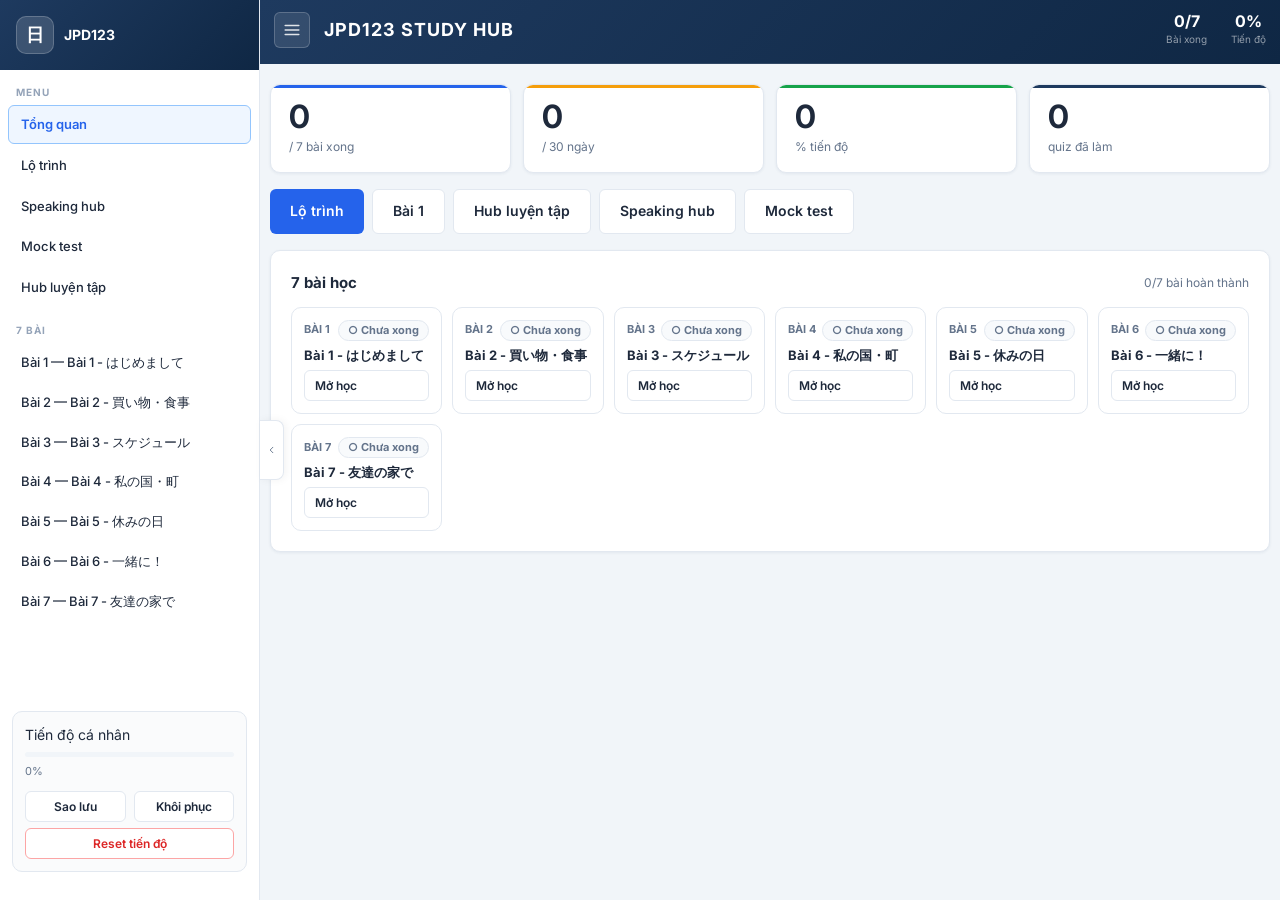
==== index.html @ 541cde3d "feat(state): quản lý và lưu trạng thái hoàn thành/chưa hoàn thành ngay trên frontend (localStorage +" ====
<!DOCTYPE html>
<html lang="vi">
<head>
  <meta charset="UTF-8" />
  <meta name="viewport" content="width=device-width, initial-scale=1.0, viewport-fit=cover" />
  <meta name="theme-color" content="#0f2744" />
  <meta name="apple-mobile-web-app-capable" content="yes" />
  <meta name="apple-mobile-web-app-status-bar-style" content="black-translucent" />
  <title>JPD123 - 30 ngày 8+ toàn môn &amp; 8.5+ speaking</title>
  <meta name="description" content="Web học tiếng Nhật JPD123 - 7 bài học theo lộ trình 30 ngày, mục tiêu 8+ toàn môn và 8.5+ speaking. Có quiz vocab, grammar, kanji và mock test tổng hợp." />

  <!-- Styles -->
  <link rel="stylesheet" href="assets/css/style.css" />
</head>
<body>

  <!-- Toast container -->
  <div id="toastContainer"></div>

  <div class="app">
    <!-- ===== SIDEBAR ===== -->
    <aside class="sidebar">
      <div class="sidebar-brand">
        <div class="brand-logo">
          <div class="brand-badge">日</div>
          <div>
            <div class="brand-name">JPD123</div>
          </div>
        </div>
        <button class="sidebar-mobile-close" id="sidebarMobileClose" aria-label="Đóng menu" title="Đóng menu">
          <svg width="20" height="20" viewBox="0 0 24 24" fill="none" stroke="currentColor" stroke-width="2.2" stroke-linecap="round">
            <line x1="18" y1="6" x2="6" y2="18"></line>
            <line x1="6" y1="6" x2="18" y2="18"></line>
          </svg>
        </button>
      </div>

      <div class="section-title">Menu</div>
      <button class="nav-btn" data-view="home">Tổng quan</button>
      <button class="nav-btn" data-view="roadmap">Lộ trình</button>
      <button class="nav-btn" data-view="speaking">Speaking hub</button>
      <button class="nav-btn" data-view="exam">Mock test</button>
      <button class="nav-btn" data-view="practice">Hub luyện tập</button>

      <div class="section-title">7 bài</div>
      <div id="lessonNav"></div>

      <div class="progress-box" style="margin-top:auto">
        <div class="hint-text" style="margin-bottom:6px">Tiến độ cá nhân</div>
        <div class="progress-bar"><div id="progressFill"></div></div>
        <div id="progressText" class="hint-text" style="margin-top:6px">0%</div>
        <div class="btn-row" style="margin-top:10px">
          <button class="btn btn-secondary btn-sm" id="exportProgressBtn" style="flex:1;justify-content:center" title="Tải xuống file sao lưu tiến độ (.json)">Sao lưu</button>
          <button class="btn btn-secondary btn-sm" id="importProgressBtn" style="flex:1;justify-content:center" title="Khôi phục tiến độ từ file .json">Khôi phục</button>
        </div>
        <input type="file" id="importFileInput" accept=".json,application/json" style="display:none" />
        <div class="btn-row" style="margin-top:6px">
          <button class="btn btn-danger btn-sm" id="resetProgressBtn" style="width:100%;justify-content:center">Reset tiến độ</button>
        </div>
      </div>
    </aside>

    <!-- Sidebar backdrop for mobile -->
    <div class="sidebar-backdrop" id="sidebarBackdrop"></div>

    <!-- ===== MAIN ===== -->
    <div class="main-wrapper" style="position: relative;">
      
      <!-- Edge toggle button -->
      <button class="sidebar-edge-toggle" id="sidebarEdgeToggle" title="Ẩn/hiện menu">
        <svg viewBox="0 0 24 24" fill="none" stroke="currentColor" stroke-width="2" stroke-linecap="round">
          <polyline points="15 18 9 12 15 6"></polyline>
        </svg>
      </button>

      <!-- Site header -->
      <header class="site-header">
        <div class="header-inner">
          <div class="header-left">
            <button class="sidebar-toggle" id="sidebarToggle" title="Ẩn/hiện menu">
              <svg width="18" height="18" viewBox="0 0 24 24" fill="none" stroke="currentColor" stroke-width="2.2" stroke-linecap="round">
                <line x1="3" y1="6" x2="21" y2="6"/>
                <line x1="3" y1="12" x2="21" y2="12"/>
                <line x1="3" y1="18" x2="21" y2="18"/>
              </svg>
            </button>
            <div>
              <h1 class="header-title">JPD123 Study Hub</h1>
            </div>
          </div>
          <div class="header-stats">
            <div class="hdr-stat">
              <div class="hdr-stat-num" id="hdr-lesson-done">0/7</div>
              <div class="hdr-stat-label">Bài xong</div>
            </div>
            <div class="hdr-stat">
              <div class="hdr-stat-num" id="hdr-percent">0%</div>
              <div class="hdr-stat-label">Tiến độ</div>
            </div>
          </div>
        </div>
      </header>

      <!-- Dynamic content -->
      <main id="main"></main>
    </div>
  </div>

  <!-- Floating Back to Top Button -->
  <button class="back-to-top-btn" id="backToTopBtn" aria-label="Lên đầu trang" title="Lên đầu trang">
    <svg width="20" height="20" viewBox="0 0 24 24" fill="none" stroke="currentColor" stroke-width="2.5" stroke-linecap="round" stroke-linejoin="round">
      <polyline points="18 15 12 9 6 15"></polyline>
    </svg>
  </button>

  <!-- ===== Scripts (load order matters: data → state → quiz → audio → views → practice → main) ===== -->
  <script src="assets/js/data.js"></script>
  <script src="assets/js/state.js"></script>
  <script src="assets/js/quiz.js"></script>
  <script src="assets/js/audio.js"></script>
  <script src="assets/js/views.js"></script>
  <script src="assets/js/practice.js"></script>
  <script src="assets/js/flashcard.js"></script>
  <script src="assets/js/main.js"></script>

</body>
</html>
---- assets/css/style.css ----
/* ============================================================
   style.css — JPD123 Enterprise Navy UI (theo UI_TEMPLATE.md)
   ============================================================ */

@import url('https://fonts.googleapis.com/css2?family=Inter:wght@400;500;600;700;800&display=swap');

/* ---------- Variables ---------- */
:root {
  --bg:           #f1f5f9;
  --panel:        #ffffff;
  --header-from:  #1e3a5f;
  --header-to:    #0f2744;
  --accent:       #2563eb;
  --accent-hover: #1d4ed8;
  --text:         #1e293b;
  --muted:        #64748b;
  --muted-light:  #94a3b8;
  --text-on-dark: #f1f5f9;
  --line:         #e2e8f0;
  --line-hover:   #cbd5e1;
  --success:      #16a34a;
  --warning:      #d97706;
  --danger:       #dc2626;
  --shadow-sm:    0 1px 3px rgba(30,58,95,0.07);
  --shadow-md:    0 4px 16px rgba(30,58,95,0.09);
  --shadow-lg:    0 12px 40px rgba(30,58,95,0.13);
  --shadow-hover: 0 6px 24px rgba(30,58,95,0.12);
  --shadow-btn:   0 3px 10px rgba(37,99,235,0.22);
  --shadow-input: 0 0 0 3px rgba(37,99,235,0.18);
  --radius-sm:    6px;
  --radius-md:    10px;
  --radius-lg:    14px;
  --t-fast:    0.15s ease;
  --t-normal:  0.25s ease;
  --t-smooth:  0.4s cubic-bezier(0.16,1,0.3,1);
}

/* ---------- Reset ---------- */
*, *::before, *::after { box-sizing: border-box; }
html, body {
  margin: 0; padding: 0;
  background: var(--bg);
  color: var(--text);
  font-family: 'Inter', -apple-system, BlinkMacSystemFont, 'Segoe UI', sans-serif;
  font-size: 14px;
  line-height: 1.6;
  -webkit-font-smoothing: antialiased;
  -webkit-tap-highlight-color: transparent;
  overflow-x: hidden;
  max-width: 100%;
}
body.menu-open,
body.modal-open {
  overflow: hidden !important;
  touch-action: none;
}
button, input, select, textarea { font: inherit; }
.jp { font-family: "Yu Gothic", "Hiragino Sans", "Noto Sans JP", "MS Gothic", sans-serif; }

/* ---------- App Layout ---------- */
.app {
  display: grid;
  grid-template-columns: 260px 1fr;
  min-height: 100vh;
  transition: grid-template-columns 0.3s cubic-bezier(0.16,1,0.3,1);
}

.app.sidebar-collapsed {
  grid-template-columns: 0 1fr;
}

/* ===== SIDEBAR ===== */
.sidebar {
  background: var(--panel);
  border-right: 1px solid var(--line);
  position: sticky;
  top: 0;
  height: 100vh;
  overflow-y: auto;
  overflow-x: hidden;
  display: flex;
  flex-direction: column;
  gap: 0;
  transition: transform 0.3s cubic-bezier(0.16,1,0.3,1),
              opacity 0.2s ease,
              visibility 0.3s;
}

.app.sidebar-collapsed .sidebar {
  transform: translateX(-100%);
  opacity: 0;
  visibility: hidden;
  pointer-events: none;
}

.sidebar-brand {
  background: linear-gradient(135deg, var(--header-from), var(--header-to));
  padding: 16px 16px;
  flex-shrink: 0;
  display: flex;
  align-items: center;
  justify-content: space-between;
  gap: 8px;
}

.sidebar-mobile-close {
  display: none;
  background: rgba(255,255,255,0.15);
  border: 1px solid rgba(255,255,255,0.25);
  color: #fff;
  width: 32px;
  height: 32px;
  border-radius: var(--radius-sm);
  cursor: pointer;
  align-items: center;
  justify-content: center;
  padding: 0;
  transition: var(--t-fast);
}

.sidebar-mobile-close:hover {
  background: rgba(255,255,255,0.25);
}

.sidebar-backdrop {
  display: none;
}

.brand-logo { display: flex; align-items: center; gap: 10px; }

.brand-badge {
  width: 38px; height: 38px;
  border-radius: 10px;
  background: rgba(255,255,255,0.15);
  border: 1px solid rgba(255,255,255,0.2);
  display: grid; place-items: center;
  color: #fff; font-weight: 900; font-size: 18px;
}

.brand-name { font-size: 14px; font-weight: 700; color: #fff; line-height: 1.2; }
.brand-sub  { font-size: 11px; color: rgba(255,255,255,0.6); margin-top: 1px; }

.section-title {
  padding: 14px 16px 4px;
  font-size: 10px;
  letter-spacing: 0.1em;
  text-transform: uppercase;
  color: var(--muted-light);
  font-weight: 700;
}

.nav-btn {
  width: calc(100% - 16px);
  margin: 1px 8px;
  background: transparent;
  color: var(--text);
  border: 1px solid transparent;
  border-radius: var(--radius-sm);
  padding: 8px 12px;
  text-align: left;
  cursor: pointer;
  transition: var(--t-fast);
  font-size: 13px;
  font-weight: 500;
  display: flex;
  align-items: center;
  justify-content: space-between;
  gap: 6px;
}

.nav-btn-text {
  flex: 1;
  min-width: 0;
  text-align: left;
  overflow: hidden;
  text-overflow: ellipsis;
  white-space: nowrap;
}

.nav-btn:hover  { background: #eff6ff; border-color: #bfdbfe; color: var(--accent); }
.nav-btn.active { background: #eff6ff; border-color: #93c5fd; color: var(--accent); font-weight: 600; }
.nav-sub { font-size: 11px; color: var(--muted-light); margin-top: 1px; font-weight: 400; }
.nav-btn.active .nav-sub { color: #60a5fa; }

/* Progress in sidebar */
.progress-box {
  margin: 12px;
  padding: 12px;
  border-radius: var(--radius-md);
  border: 1px solid var(--line);
  background: #fafbfc;
  flex-shrink: 0;
}

.progress-bar {
  height: 5px; border-radius: 999px;
  background: #f1f5f9; overflow: hidden; margin: 5px 0;
}

.progress-bar > div {
  height: 100%;
  background: linear-gradient(90deg, var(--accent), #3b82f6);
  width: 0%;
  transition: width var(--t-smooth);
  border-radius: 999px;
}

#progressText { font-size: 11px; color: var(--muted); }

/* ===== MAIN WRAPPER ===== */
.main-wrapper { display: flex; flex-direction: column; min-height: 100vh; overflow-x: hidden; max-width: 100%; width: 100%; }

.sidebar-edge-toggle {
  position: fixed;
  top: 50vh;
  left: 260px;
  transform: translateY(-50%);
  width: 24px;
  height: 60px;
  background: var(--panel);
  border: 1px solid var(--line);
  border-left: none;
  border-radius: 0 8px 8px 0;
  display: flex;
  align-items: center;
  justify-content: center;
  cursor: pointer;
  z-index: 1000;
  box-shadow: 2px 0 8px rgba(0,0,0,0.05);
  color: var(--muted);
  transition: background 0.2s, color 0.2s, left 0.3s cubic-bezier(0.16,1,0.3,1);
}

.sidebar-edge-toggle:hover {
  background: #f0f7ff;
  color: var(--accent);
}

.sidebar-edge-toggle svg {
  width: 16px;
  height: 16px;
  transition: transform 0.3s cubic-bezier(0.16,1,0.3,1);
}

.app.sidebar-collapsed .sidebar-edge-toggle {
  left: 0;
}

.app.sidebar-collapsed .sidebar-edge-toggle svg {
  transform: rotate(180deg);
}

@media (max-width: 1024px) {
  .sidebar-edge-toggle { display: none !important; }
}

/* Site header */
.site-header {
  background: linear-gradient(135deg, var(--header-from), var(--header-to));
  padding: 16px 24px;
  color: var(--text-on-dark);
  position: relative;
  flex-shrink: 0;
}

.site-header::after {
  content: '';
  position: absolute;
  bottom: 0; left: 0; right: 0; height: 1px;
  background: linear-gradient(90deg, transparent, rgba(255,255,255,0.12), transparent);
}

.header-inner {
  max-width: 1200px; margin: 0 auto;
  display: flex; align-items: center;
  justify-content: space-between; gap: 16px; flex-wrap: wrap;
}

.header-left {
  display: flex;
  align-items: center;
  gap: 14px;
}

/* Hamburger toggle button */
.sidebar-toggle {
  width: 36px; height: 36px;
  border-radius: var(--radius-sm);
  border: 1px solid rgba(255,255,255,0.2);
  background: rgba(255,255,255,0.1);
  color: rgba(255,255,255,0.85);
  display: grid; place-items: center;
  cursor: pointer;
  flex-shrink: 0;
  transition: var(--t-fast);
}

.sidebar-toggle:hover {
  background: rgba(255,255,255,0.2);
  color: #fff;
  border-color: rgba(255,255,255,0.35);
}

/* Animate the 3 lines → X when collapsed */
.app.sidebar-collapsed .sidebar-toggle svg line:first-child  { transform: translateY(6px) rotate(45deg); transform-origin: center; }
.app.sidebar-collapsed .sidebar-toggle svg line:nth-child(2) { opacity: 0; }
.app.sidebar-collapsed .sidebar-toggle svg line:last-child   { transform: translateY(-6px) rotate(-45deg); transform-origin: center; }
.sidebar-toggle svg line { transition: transform 0.25s ease, opacity 0.2s ease; }

.header-title {
  font-size: 18px; font-weight: 700;
  letter-spacing: 1px; text-transform: uppercase; color: #fff; margin: 0;
}

.header-sub { font-size: 11px; color: rgba(255,255,255,0.6); margin-top: 1px; }

.header-stats { display: flex; gap: 24px; }
.hdr-stat { text-align: center; }
.hdr-stat-num   { font-size: 16px; font-weight: 700; color: #fff; line-height: 1; }
.hdr-stat-label { font-size: 10px; color: rgba(255,255,255,0.55); margin-top: 2px; }

/* Main content */
#main {
  padding: 20px 24px;
  max-width: 1200px;
  width: 100%;
  margin: 0 auto;
  flex: 1;
}

/* ===== PAGE STRUCTURE ===== */
.page { display: flex; flex-direction: column; gap: 16px; }

.page-header {
  display: flex;
  align-items: baseline;
  justify-content: space-between;
  gap: 12px;
  flex-wrap: wrap;
  padding-bottom: 4px;
  border-bottom: 1px solid var(--line);
}

.page-header h2 { margin: 0; font-size: 20px; font-weight: 700; }

/* ===== CARDS ===== */
.card {
  background: var(--panel);
  border: 1px solid var(--line);
  border-radius: var(--radius-md);
  box-shadow: var(--shadow-sm);
  padding: 20px;
}

/* ===== STAT ROW (Home) ===== */
.stat-row {
  display: grid;
  grid-template-columns: repeat(4, 1fr);
  gap: 12px;
}

.stat-card {
  background: var(--panel);
  border: 1px solid var(--line);
  border-radius: var(--radius-md);
  padding: 16px 18px;
  box-shadow: var(--shadow-sm);
  position: relative;
  overflow: hidden;
  transition: transform var(--t-normal), box-shadow var(--t-normal);
}
.stat-card:hover { transform: translateY(-2px); box-shadow: var(--shadow-md); }

.stat-card::before {
  content: '';
  position: absolute; top: 0; left: 0; right: 0; height: 3px;
  border-radius: var(--radius-md) var(--radius-md) 0 0;
}
.stat-blue::before  { background: var(--accent); }
.stat-amber::before { background: #f59e0b; }
.stat-green::before { background: var(--success); }
.stat-navy::before  { background: var(--header-from); }

.stat-number { font-size: 32px; font-weight: 700; color: var(--text); line-height: 1; }
.stat-label  { font-size: 12px; color: var(--muted); margin-top: 4px; }

/* ===== QUICK ACTIONS ===== */
.quick-actions {
  display: flex;
  gap: 8px;
  flex-wrap: wrap;
}

/* ===== LESSON MAP ===== */
.lesson-map-grid {
  display: grid;
  grid-template-columns: repeat(auto-fill, minmax(150px, 1fr));
  gap: 10px;
  margin-top: 12px;
}

.lesson-map-card {
  border: 1px solid var(--line);
  border-radius: var(--radius-md);
  padding: 12px;
  background: var(--panel);
  display: flex;
  flex-direction: column;
  gap: 6px;
  transition: var(--t-normal);
}

.lesson-map-card:hover { transform: translateY(-2px); box-shadow: var(--shadow-md); }
.lesson-map-card.map-done { border-color: #86efac; background: #f0fdf4; }

.map-head { display: flex; align-items: center; justify-content: space-between; }
.map-num  { font-size: 11px; font-weight: 700; color: var(--muted); text-transform: uppercase; }
.map-title { font-size: 13px; font-weight: 700; line-height: 1.3; }
.map-days  { font-size: 11px; color: var(--accent); font-weight: 600; }
.map-score-bar { height: 3px; background: #e2e8f0; border-radius: 99px; overflow: hidden; }
.map-score-fill { height: 100%; background: var(--accent); border-radius: 99px; transition: width 0.6s ease; }

/* ===== LESSON HEADER ===== */
.lesson-header {
  display: flex;
  justify-content: space-between;
  align-items: flex-start;
  gap: 16px;
  flex-wrap: wrap;
  padding-bottom: 8px;
  border-bottom: 1px solid var(--line);
}

.lesson-header h2 { margin: 4px 0 6px; font-size: 20px; }
.lesson-meta { font-size: 11px; font-weight: 700; text-transform: uppercase; color: var(--accent); letter-spacing: 0.5px; }
.lesson-header-right { flex-shrink: 0; padding-top: 4px; }

/* ===== SECTION HEAD ===== */
.section-head {
  display: flex;
  justify-content: space-between;
  align-items: center;
  gap: 12px;
  flex-wrap: wrap;
  margin-bottom: 12px;
}
.section-head h3 { margin: 0; font-size: 15px; font-weight: 700; display: flex; align-items: center; gap: 8px; }

/* Count badge */
.count-badge {
  display: inline-flex; align-items: center; justify-content: center;
  min-width: 22px; height: 18px;
  background: #f1f5f9; border: 1px solid var(--line);
  border-radius: 99px; font-size: 11px; font-weight: 600; color: var(--muted);
  padding: 0 6px;
}

/* ===== GRAMMAR ===== */
.grammar-list { display: flex; flex-direction: column; gap: 8px; }

.grammar-card {
  border: 1px solid var(--line);
  background: #fafbfc;
  border-radius: var(--radius-sm);
  padding: 12px 14px;
  display: grid;
  grid-template-columns: auto 1fr;
  grid-template-rows: auto auto;
  gap: 4px 14px;
  align-items: start;
  transition: var(--t-fast);
}

.grammar-card:hover { border-color: #bfdbfe; background: #f8fbff; }

.grammar-pattern { grid-row: 1; grid-column: 1; }
.grammar-use     { grid-row: 1; grid-column: 2; font-size: 13px; color: var(--muted); align-self: center; }
.grammar-example { grid-row: 2; grid-column: 1 / -1; font-size: 13px; color: var(--text); padding-top: 2px; border-top: 1px solid var(--line); margin-top: 6px; }

.grammar-card code {
  background: #eff6ff;
  border: 1px solid #bfdbfe;
  border-radius: 4px;
  padding: 2px 8px;
  color: var(--accent);
  font-size: 13px;
  font-family: inherit;
  white-space: nowrap;
}

/* ===== KATAKANA ===== */
.kata-grid {
  display: grid;
  grid-template-columns: repeat(2, 1fr);
  gap: 8px;
}

.kata-item {
  border: 1px solid var(--line);
  border-radius: var(--radius-sm);
  padding: 10px 12px;
  background: #fafbfc;
}

.kata-word { font-size: 22px; font-weight: 800; letter-spacing: 1px; }
.kata-note { font-size: 11px; color: var(--muted); margin-top: 2px; }

/* ===== KANJI ===== */
.k-grid {
  display: grid;
  grid-template-columns: repeat(auto-fill, minmax(140px, 1fr));
  gap: 8px;
}

.kanji-item {
  border: 1px solid var(--line);
  border-radius: var(--radius-sm);
  padding: 10px 12px;
  background: #fafbfc;
  transition: var(--t-fast);
}

.kanji-item:hover { border-color: #bfdbfe; transform: translateY(-1px); }
.kanji-word    { font-size: 24px; font-weight: 800; margin-bottom: 2px; }
.kanji-reading { font-size: 11px; color: var(--muted); }
.kanji-meaning { font-size: 12px; color: var(--text); margin-top: 2px; }

/* ===== SPEAKING ===== */
.speaking-list { display: flex; flex-direction: column; gap: 8px; }

.speaking-item {
  display: grid;
  grid-template-columns: 28px 1fr;
  grid-template-rows: auto auto;
  gap: 2px 10px;
  padding: 10px 12px;
  border: 1px solid var(--line);
  border-radius: var(--radius-sm);
  background: #fafbfc;
  transition: var(--t-fast);
}

.speaking-item:hover { border-color: #bfdbfe; }

.speaking-label {
  grid-row: 1 / 3; grid-column: 1;
  font-size: 11px; font-weight: 700;
  color: var(--muted-light); text-transform: uppercase;
  align-self: center; text-align: center;
  width: 28px;
}

.speaking-q { font-size: 16px; font-weight: 700; color: var(--text); }
.speaking-a { font-size: 13px; color: var(--muted); }

/* Speaking checklist */
.speaking-checklist {
  display: flex; align-items: center; gap: 6px; flex-wrap: wrap;
}
.check-item { font-size: 12px; font-weight: 600; color: var(--accent); padding: 3px 8px; background: #eff6ff; border-radius: 99px; }
.check-sep  { font-size: 11px; color: var(--muted-light); }

/* Reading */
.reading {
  padding: 14px 16px;
  border-radius: var(--radius-sm);
  background: #f8fafc;
  border: 1px solid var(--line);
  font-size: 16px; line-height: 2; color: var(--text);
}

.reading-item { margin-bottom: 14px; }
.reading-item:last-child { margin-bottom: 0; }
.reading-label { font-size: 11px; font-weight: 700; color: var(--muted); text-transform: uppercase; margin-bottom: 4px; }

/* Tips */
.tips-list { display: flex; flex-direction: column; gap: 6px; }
.tip-item {
  padding: 8px 12px;
  border-left: 3px solid var(--accent);
  background: #f8faff;
  border-radius: 0 var(--radius-sm) var(--radius-sm) 0;
  font-size: 13px;
}

/* ===== TABLES ===== */
.table-responsive {
  width: 100%;
  overflow-x: auto;
  -webkit-overflow-scrolling: touch;
  border: 1px solid var(--line);
  border-radius: var(--radius-sm);
  background: var(--panel);
  margin-bottom: 12px;
}

table {
  width: 100%;
  border-collapse: collapse;
  border-radius: var(--radius-sm);
  border: 1px solid var(--line);
  overflow: hidden;
}

.table-responsive table {
  border: none;
  min-width: 440px;
  margin: 0;
}

th, td { padding: 9px 12px; border-bottom: 1px solid var(--line); vertical-align: top; }

th {
  background: #f8fafc;
  text-align: left;
  font-size: 11px; font-weight: 700;
  text-transform: uppercase; letter-spacing: 0.4px;
  color: var(--muted);
}

tr:last-child td { border-bottom: none; }
tr:hover td { background: #fafafe; }
.vocab-cell { display: flex; align-items: center; gap: 8px; }

/* ===== NOTE / CALLOUT ===== */
.note {
  padding: 10px 14px;
  border-left: 3px solid var(--accent);
  background: #eff6ff;
  border-radius: 0 var(--radius-sm) var(--radius-sm) 0;
  color: var(--text); font-size: 13px;
}

.callout {
  padding: 10px 14px;
  border: 1px solid #bfdbfe;
  background: #f0f7ff;
  border-radius: var(--radius-sm);
  color: var(--text); font-size: 13px;
}

/* ===== GRIDS ===== */
.grid-2 { display: grid; grid-template-columns: 1fr 1fr; gap: 16px; }

/* ===== BUTTONS ===== */
.btn {
  border: none; cursor: pointer;
  padding: 8px 16px;
  border-radius: var(--radius-sm);
  font-size: 13px; font-weight: 600;
  transition: var(--t-fast);
  white-space: nowrap;
  display: inline-flex; align-items: center; gap: 6px;
}

.btn-lg { padding: 10px 20px; font-size: 14px; }
.btn-sm { padding: 5px 10px; font-size: 12px; }
.btn-block { width: 100%; justify-content: center; margin-top: 12px; }

.btn-primary {
  background: var(--accent); color: #fff;
}
.btn-primary:hover { background: var(--accent-hover); box-shadow: var(--shadow-btn); transform: translateY(-1px); }

.btn-secondary {
  background: var(--panel); color: var(--text);
  border: 1px solid var(--line);
}
.btn-secondary:hover { border-color: var(--line-hover); box-shadow: var(--shadow-sm); transform: translateY(-1px); }

.btn-danger {
  background: var(--panel); color: var(--danger);
  border: 1px solid #fca5a5;
}
.btn-danger:hover { background: #fef2f2; transform: translateY(-1px); }

.btn-done {
  background: #f0fdf4; color: var(--success);
  border: 1px solid #86efac;
}
.btn-done:hover {
  background: #dcfce7;
  border-color: var(--success);
  transform: translateY(-1px);
}

/* Status toggle button for cards & sections */
.status-toggle-btn {
  display: inline-flex;
  align-items: center;
  gap: 4px;
  padding: 3px 9px;
  border-radius: 999px;
  font-size: 11px;
  font-weight: 700;
  cursor: pointer;
  border: 1px solid transparent;
  transition: var(--t-fast);
  line-height: 1.2;
  white-space: nowrap;
  user-select: none;
}
.status-toggle-btn.status-done {
  background: #f0fdf4;
  color: var(--success);
  border-color: #86efac;
}
.status-toggle-btn.status-done:hover {
  background: #dcfce7;
  border-color: var(--success);
  transform: translateY(-1px);
}
.status-toggle-btn.status-undone {
  background: #f8fafc;
  color: var(--muted);
  border-color: var(--line);
}
.status-toggle-btn.status-undone:hover {
  background: #eff6ff;
  color: var(--accent);
  border-color: #bfdbfe;
  transform: translateY(-1px);
}

.section-actions {
  display: flex;
  align-items: center;
  gap: 8px;
  flex-wrap: wrap;
}

.nav-check-badge {
  display: inline-flex;
  align-items: center;
  justify-content: center;
  width: 17px;
  height: 17px;
  border-radius: 50%;
  background: #dcfce7;
  color: var(--success);
  font-size: 10.5px;
  font-weight: 800;
  flex-shrink: 0;
  margin-left: 6px;
}

.btn-row { display: flex; flex-wrap: wrap; gap: 8px; align-items: center; }

/* ===== BADGES ===== */
.badge {
  display: inline-flex; align-items: center;
  padding: 2px 8px; border-radius: 100px;
  font-size: 11px; font-weight: 700;
}
.badge-done    { background: #dcfce7; color: var(--success); }
.badge-danger  { background: #fee2e2; color: var(--danger); }
.badge-neutral { background: #f3f4f6; color: #6b7280; }

/* Score labels */
.score-label { font-size: 11px; font-weight: 600; color: var(--muted-light); }
.score-good  { color: var(--success); }
.score-warn  { color: var(--warning); }
.score-bad   { color: var(--danger); }

/* Pills */
.pill-row { display: flex; flex-wrap: wrap; gap: 6px; }
.pill {
  display: inline-flex; align-items: center;
  padding: 3px 10px; border-radius: 100px;
  border: 1px solid var(--line); background: #f8fafc;
  font-size: 11px; font-weight: 600; color: var(--muted);
}

/* ===== QUIZ ===== */
.quiz-wrap { margin-top: 16px; }

.quiz-header {
  display: flex; justify-content: space-between; align-items: center;
  margin-bottom: 12px;
}

.quiz-count { font-size: 12px; color: var(--muted); font-weight: 600; }

.q-block {
  border: 1px solid var(--line);
  background: #fafbfc;
  padding: 12px 14px;
  border-radius: var(--radius-sm);
  margin-bottom: 8px;
  animation: fadeSlideUp 0.25s ease both;
}

@keyframes fadeSlideUp {
  from { opacity: 0; transform: translateY(8px); }
  to   { opacity: 1; transform: translateY(0); }
}

.q-text { margin-bottom: 8px; font-size: 13px; }

.q-group-tag {
  display: inline-block; font-size: 10px; font-weight: 700;
  text-transform: uppercase; letter-spacing: 0.4px;
  color: var(--muted-light); margin-bottom: 6px;
}

.choice {
  display: flex; align-items: center; gap: 8px;
  padding: 7px 10px;
  border-radius: var(--radius-sm);
  border: 1px solid var(--line);
  background: var(--panel);
  margin-top: 5px; cursor: pointer;
  transition: var(--t-fast); font-size: 13px;
}

.choice:hover { border-color: #93c5fd; background: #eff6ff; }
.choice input { accent-color: var(--accent); flex-shrink: 0; }
.choice-correct { border-color: #86efac !important; background: #f0fdf4 !important; }
.choice-wrong   { border-color: #fca5a5 !important; background: #fef2f2 !important; }

/* Quiz result */
.quiz-result {
  padding: 12px 14px;
  border-radius: var(--radius-sm); font-size: 14px;
}
.result-good { background: #f0fdf4; border: 1px solid #86efac; }
.result-warn { background: #fefce8; border: 1px solid #fde68a; }
.result-bad  { background: #fef2f2; border: 1px solid #fca5a5; }
.result-msg  { font-size: 12px; color: var(--muted); margin-top: 4px; }

/* Review */
.review-list { }
.q-review {
  display: flex; align-items: center; gap: 8px; flex-wrap: wrap;
  padding: 5px 0; border-bottom: 1px solid var(--line); font-size: 12px;
}
.q-review:last-child { border-bottom: none; }
.review-explain { color: var(--muted-light); }

/* ===== ROADMAP ===== */
.roadmap-grid {
  display: grid;
  grid-template-columns: repeat(auto-fill, minmax(220px, 1fr));
  gap: 10px;
}

.plan-day {
  border: 1px solid var(--line);
  border-radius: var(--radius-sm);
  background: var(--panel);
  padding: 12px 14px;
  transition: var(--t-fast);
}

.plan-day.plan-done { border-color: #86efac; background: #f9fffe; }
.plan-day:hover { border-color: var(--line-hover); box-shadow: var(--shadow-sm); }

.plan-top   { display: flex; justify-content: space-between; align-items: center; margin-bottom: 4px; }
.plan-num   { font-size: 11px; font-weight: 700; color: var(--muted); text-transform: uppercase; }
.plan-title { font-size: 13px; font-weight: 700; margin-bottom: 6px; }
.plan-tasks { margin: 0; padding-left: 16px; }
.plan-tasks li { font-size: 12px; color: var(--muted); margin-bottom: 2px; }

.plan-edit-day { display: flex; flex-direction: column; gap: 8px; }
.plan-title-input {
  width: 100%; padding: 6px 8px; border: 1px solid var(--line);
  border-radius: var(--radius-sm); font-size: 13px; font-weight: 600;
  outline: none; transition: var(--t-fast);
}
.plan-title-input:focus { border-color: var(--accent); }
.plan-tasks-input {
  width: 100%; padding: 6px 8px; border: 1px solid var(--line);
  border-radius: var(--radius-sm); font-size: 12px; resize: vertical;
  outline: none; transition: var(--t-fast); line-height: 1.4;
}
.plan-tasks-input:focus { border-color: var(--accent); }

/* ===== EXAM / TIMER ===== */
.exam-bar {
  display: flex;
  justify-content: space-between;
  align-items: center;
  padding: 12px 16px;
  background: var(--panel);
  border: 1px solid var(--line);
  border-radius: var(--radius-md);
  gap: 12px;
}

.exam-title { font-size: 14px; font-weight: 600; }

.timer {
  padding: 6px 14px;
  border-radius: var(--radius-sm);
  border: 2px solid #bfdbfe;
  background: #eff6ff;
  font-weight: 800; font-size: 18px;
  color: var(--accent);
  font-variant-numeric: tabular-nums;
  letter-spacing: 1px;
  transition: var(--t-fast);
}

.timer-urgent {
  border-color: #fca5a5 !important;
  background: #fef2f2 !important;
  color: var(--danger) !important;
  animation: timerPulse 1s ease infinite;
}

@keyframes timerPulse {
  0%, 100% { opacity: 1; }
  50%       { opacity: 0.6; }
}

/* Exam threshold row */
.threshold-row {
  display: flex; align-items: stretch; gap: 0;
  border: 1px solid var(--line); border-radius: var(--radius-sm);
  overflow: hidden;
}
.threshold-item {
  flex: 1; padding: 12px 14px;
  display: flex; flex-direction: column; gap: 3px;
}
.threshold-sep { width: 1px; background: var(--line); }
.threshold-pct { font-size: 18px; font-weight: 700; }
.threshold-desc { font-size: 12px; color: var(--muted); }

/* ===== PRACTICE HUB ===== */
.practice-grid {
  display: grid;
  grid-template-columns: repeat(auto-fill, minmax(200px, 1fr));
  gap: 10px;
}

.practice-card {
  border: 1px solid var(--line);
  border-radius: var(--radius-md);
  padding: 14px;
  background: var(--panel);
  display: flex; flex-direction: column; gap: 10px;
  transition: var(--t-fast);
}

.practice-card:hover { border-color: #bfdbfe; box-shadow: var(--shadow-sm); }

.practice-card-head { display: flex; flex-direction: column; gap: 2px; }
.practice-num   { font-size: 10px; font-weight: 700; text-transform: uppercase; color: var(--muted); }
.practice-title { font-size: 13px; font-weight: 700; }

.practice-scores { display: flex; flex-direction: column; gap: 5px; }
.score-row {
  display: flex; justify-content: space-between; align-items: center;
  font-size: 12px; color: var(--muted);
}

/* Midterm */
.midterm-grid {
  display: grid;
  grid-template-columns: repeat(auto-fill, minmax(140px, 1fr));
  gap: 8px;
  margin-top: 12px;
}

.midterm-item {
  border: 1px solid var(--line);
  border-radius: var(--radius-sm);
  padding: 10px 12px;
  background: #fafbfc;
  display: flex; flex-direction: column; gap: 6px;
  transition: var(--t-fast);
}

.midterm-item:hover { border-color: #bfdbfe; }
.midterm-num   { font-size: 13px; font-weight: 700; }
.midterm-score { }

/* ===== TEXT UTILS ===== */
.text-muted   { color: var(--muted); font-size: 13px; }
.text-success { color: var(--success); }
.text-warn    { color: var(--warning); }
.text-danger  { color: var(--danger); }
.last-score   { }

/* ===== AUDIO BUTTON ===== */
.speak-btn {
  width: 26px; height: 26px;
  border-radius: var(--radius-sm);
  border: 1px solid var(--line);
  background: var(--panel); color: var(--muted);
  display: inline-grid; place-items: center;
  cursor: pointer; transition: var(--t-fast); flex: 0 0 auto;
}

.speak-btn:hover { background: #eff6ff; border-color: #93c5fd; color: var(--accent); }
.speak-btn.playing { background: #eff6ff; border-color: #93c5fd; color: var(--accent); box-shadow: var(--shadow-input); }

/* ===== TOAST ===== */
#toastContainer {
  position: fixed; top: 16px; right: 16px;
  z-index: 9999;
  display: flex; flex-direction: column; gap: 6px;
  pointer-events: none;
}

.toast {
  background: var(--panel); border: 1px solid var(--line);
  border-radius: var(--radius-sm); box-shadow: var(--shadow-lg);
  pointer-events: all; min-width: 240px; max-width: 320px;
  animation: toastIn 0.3s cubic-bezier(0.16,1,0.3,1) both;
}

.toast-success { border-left: 3px solid var(--success); }
.toast-error   { border-left: 3px solid var(--danger); }

@keyframes toastIn  { from { opacity:0; transform:translateX(32px); } to { opacity:1; transform:translateX(0); } }
.toast-out { animation: toastOut 0.2s ease both !important; }
@keyframes toastOut { from { opacity:1; transform:translateX(0); } to { opacity:0; transform:translateX(32px); } }

.toast-content {
  display: flex; align-items: center; justify-content: space-between;
  padding: 10px 14px; gap: 10px;
}

.toast-msg   { font-size: 13px; font-weight: 500; color: var(--text); }
.toast-close {
  background: none; border: none; cursor: pointer;
  color: var(--muted); font-size: 12px; padding: 2px 4px;
  border-radius: 4px; transition: var(--t-fast); flex-shrink: 0;
}
.toast-close:hover { color: var(--text); }

/* ===== MODAL ===== */
.modal-overlay {
  position: fixed; inset: 0;
  background: rgba(15,39,68,0.5);
  backdrop-filter: blur(4px);
  z-index: 1000;
  display: grid; place-items: center;
  opacity: 0; transition: opacity 0.2s ease;
}
.modal-overlay.modal-visible { opacity: 1; }
.modal-overlay.modal-visible .modal-content { transform: none; }

.modal-content {
  background: var(--panel);
  border-radius: var(--radius-lg);
  box-shadow: var(--shadow-lg);
  padding: 24px;
  max-width: 440px; width: 90%;
  transform: translateY(16px);
  transition: transform 0.3s cubic-bezier(0.16,1,0.3,1);
}
.modal-title { font-size: 16px; font-weight: 700; margin: 0 0 8px; }

/* ===== VOCAB SELECTION ===== */
.col-check {
  width: 40px;
  text-align: center;
  vertical-align: middle !important;
  padding: 0 8px !important;
}

.col-check input[type="checkbox"] {
  width: 18px; height: 18px;
  accent-color: var(--accent);
  cursor: pointer;
}

/* Row hover highlight when selectable */
table tbody tr:hover td { background: #f0f7ff; }
table tbody tr:has(.vocab-check:checked) td {
  background: #eff6ff;
  border-left: 2px solid var(--accent);
}
table tbody tr:has(.vocab-check:checked) td:first-child {
  border-left: 2px solid var(--accent);
}

/* Selection action bar */
.vocab-selection-bar {
  display: flex;
  align-items: center;
  justify-content: space-between;
  gap: 12px;
  padding: 0 12px;
  background: #eff6ff;
  border: 1px solid #bfdbfe;
  border-radius: var(--radius-sm);
  max-height: 0;
  overflow: hidden;
  opacity: 0;
  transition: max-height 0.25s ease, opacity 0.2s ease, padding 0.25s ease, margin 0.25s ease;
  margin-bottom: 0;
}

.vocab-selection-bar.bar-active {
  max-height: 120px;
  padding: 8px 12px;
  opacity: 1;
  margin-bottom: 12px;
}

.sel-count {
  font-size: 13px;
  font-weight: 600;
  color: var(--accent);
}

/* ===== STUDY MODAL ===== */
.study-modal-overlay {
  position: fixed; inset: 0;
  background: rgba(15,39,68,0.6);
  backdrop-filter: blur(6px);
  z-index: 2000;
  display: grid;
  place-items: center;
  padding: 16px;
  opacity: 0;
  transition: opacity 0.25s ease;
}

.study-modal-overlay.study-modal-visible { opacity: 1; }
.study-modal-overlay.study-modal-visible .study-modal { transform: none; opacity: 1; }

.study-modal {
  background: var(--panel);
  border-radius: var(--radius-lg);
  box-shadow: 0 24px 60px rgba(15,39,68,0.25);
  width: 100%;
  max-width: 580px;
  max-height: 92vh;
  overflow: hidden;
  display: flex;
  flex-direction: column;
  transform: translateY(20px) scale(0.98);
  opacity: 0;
  transition: transform 0.3s cubic-bezier(0.16,1,0.3,1), opacity 0.25s ease;
}

/* Modal header */
.study-modal-header {
  display: flex;
  align-items: center;
  gap: 12px;
  padding: 16px 20px;
  border-bottom: 1px solid var(--line);
  background: linear-gradient(135deg, var(--header-from), var(--header-to));
  flex-shrink: 0;
}

.study-modal-title {
  font-size: 14px;
  font-weight: 700;
  color: #fff;
  flex: 1;
}

/* Mode tabs */
.study-tabs {
  display: flex;
  gap: 4px;
  background: rgba(255,255,255,0.12);
  border-radius: var(--radius-sm);
  padding: 3px;
}

.study-tab {
  border: none;
  background: transparent;
  color: rgba(255,255,255,0.7);
  padding: 5px 12px;
  border-radius: 5px;
  font-size: 12px;
  font-weight: 600;
  cursor: pointer;
  transition: var(--t-fast);
  white-space: nowrap;
}

.study-tab:hover { color: #fff; background: rgba(255,255,255,0.1); }
.study-tab.active {
  background: rgba(255,255,255,0.9);
  color: var(--header-from);
}

.study-close {
  background: rgba(255,255,255,0.15);
  border: none;
  color: rgba(255,255,255,0.8);
  width: 28px; height: 28px;
  border-radius: 6px;
  cursor: pointer;
  font-size: 13px;
  display: grid; place-items: center;
  flex-shrink: 0;
  transition: var(--t-fast);
}
.study-close:hover { background: rgba(255,255,255,0.25); color: #fff; }

/* Modal body */
.study-modal-body {
  flex: 1;
  overflow-y: auto;
  padding: 20px;
  outline: none;
}

/* Progress bar */
.study-progress {
  display: flex;
  align-items: center;
  gap: 10px;
  margin-bottom: 16px;
}

.study-prog-text {
  font-size: 12px;
  font-weight: 600;
  color: var(--muted);
  flex-shrink: 0;
  min-width: 36px;
}

.study-prog-bar {
  flex: 1;
  height: 5px;
  background: #f1f5f9;
  border-radius: 99px;
  overflow: hidden;
}

.study-prog-fill {
  height: 100%;
  background: linear-gradient(90deg, var(--accent), #3b82f6);
  border-radius: 99px;
  transition: width 0.4s ease;
}

/* Info row */
.study-info-row {
  display: flex;
  justify-content: space-between;
  align-items: center;
  margin-bottom: 14px;
}

.study-remaining { font-size: 12px; color: var(--muted); }
.study-legend    { display: flex; gap: 12px; font-size: 12px; font-weight: 600; }
.leg-known       { color: var(--success); }
.leg-wrong       { color: var(--danger); }

/* ===== FLASHCARD ===== */
.flashcard {
  width: 100%;
  min-height: 200px;
  border-radius: var(--radius-lg);
  border: 2px solid var(--line);
  background: linear-gradient(135deg, #f8faff 0%, #f0f7ff 100%);
  cursor: pointer;
  position: relative;
  perspective: 800px;
  transition: box-shadow var(--t-normal);
  user-select: none;
}

.flashcard:hover {
  box-shadow: var(--shadow-md);
  border-color: #bfdbfe;
}

.fc-front, .fc-back {
  position: absolute; inset: 0;
  display: flex;
  flex-direction: column;
  align-items: center;
  justify-content: center;
  gap: 8px;
  padding: 24px;
  border-radius: calc(var(--radius-lg) - 2px);
  backface-visibility: hidden;
  transition: opacity 0.2s ease;
  text-align: center;
}

.fc-back {
  background: linear-gradient(135deg, #f0fdf4 0%, #dcfce7 100%);
  border-radius: calc(var(--radius-lg) - 2px);
}

.flashcard:not(.flipped) .fc-back { opacity: 0; pointer-events: none; }
.flashcard.flipped .fc-front { opacity: 0; pointer-events: none; }

.fc-word    { font-size: 42px; font-weight: 800; color: var(--text); line-height: 1; }
.fc-reading { font-size: 18px; color: var(--muted); margin-top: 4px; }
.fc-meaning { font-size: 22px; font-weight: 700; color: var(--success); margin-top: 8px; }
.fc-hint    { font-size: 11px; color: var(--muted-light); margin-top: 16px; text-transform: uppercase; letter-spacing: 0.5px; }

.fc-flip-hint {
  text-align: center;
  font-size: 12px;
  color: var(--muted-light);
  margin-top: 10px;
}

/* Flashcard action buttons */
.fc-actions {
  display: flex;
  gap: 12px;
  margin-top: 16px;
  transition: opacity 0.2s ease;
}

.fc-actions.hidden { opacity: 0; pointer-events: none; }

.btn-fc-wrong, .btn-fc-known {
  flex: 1;
  padding: 12px;
  border-radius: var(--radius-md);
  font-size: 14px;
  font-weight: 700;
  border: 2px solid transparent;
  cursor: pointer;
  transition: var(--t-fast);
  display: flex;
  align-items: center;
  justify-content: center;
  gap: 8px;
}

.btn-fc-wrong {
  background: #fef2f2;
  color: var(--danger);
  border-color: #fca5a5;
}
.btn-fc-wrong:hover { background: #fee2e2; border-color: var(--danger); transform: translateY(-1px); }

.btn-fc-known {
  background: #f0fdf4;
  color: var(--success);
  border-color: #86efac;
}
.btn-fc-known:hover { background: #dcfce7; border-color: var(--success); transform: translateY(-1px); }

/* ===== FILL MODE ===== */
.fill-card {
  border: 1px solid var(--line);
  border-radius: var(--radius-lg);
  padding: 24px;
  background: #f8fafc;
  display: flex;
  flex-direction: column;
  align-items: center;
  gap: 12px;
  text-align: center;
}

.fill-label {
  font-size: 12px;
  color: var(--muted);
  text-transform: uppercase;
  letter-spacing: 0.5px;
  font-weight: 600;
  margin-top: 4px;
}

.fill-card .fc-word    { font-size: 38px; }
.fill-card .fc-meaning { font-size: 20px; font-weight: 700; color: var(--text); }

.fill-input-row {
  display: flex;
  gap: 8px;
  width: 100%;
  max-width: 400px;
}

.fill-input {
  flex: 1;
  padding: 10px 14px;
  border: 2px solid var(--line);
  border-radius: var(--radius-sm);
  font-size: 15px;
  background: var(--panel);
  color: var(--text);
  outline: none;
  transition: var(--t-fast);
}

.fill-input:focus { border-color: var(--accent); box-shadow: var(--shadow-input); }
.fill-input:disabled { background: #f1f5f9; color: var(--muted); }

.fill-result {
  margin-top: 6px;
  padding: 8px 14px;
  border-radius: var(--radius-sm);
  font-size: 13px;
  font-weight: 600;
  display: flex;
  align-items: center;
  gap: 8px;
  flex-wrap: wrap;
  justify-content: center;
}

.fill-correct { background: #f0fdf4; color: var(--success); border: 1px solid #86efac; }
.fill-wrong   { background: #fef2f2; color: var(--danger); border: 1px solid #fca5a5; }
.fill-answer  { font-size: 16px; font-weight: 800; }

.fill-nav {
  display: flex;
  justify-content: space-between;
  align-items: center;
  margin-top: 12px;
}

.fill-pos { font-size: 12px; color: var(--muted); font-weight: 600; }

/* ===== STUDY DONE ===== */
.study-done {
  display: flex;
  flex-direction: column;
  align-items: center;
  padding: 24px 0;
  text-align: center;
}

.study-done-icon  { font-size: 48px; margin-bottom: 8px; }
.study-done-title { font-size: 20px; font-weight: 800; color: var(--text); }

.study-done-stats {
  display: flex;
  gap: 20px;
  margin-top: 16px;
}

.done-stat {
  display: flex;
  flex-direction: column;
  align-items: center;
  gap: 3px;
  padding: 12px 20px;
  border-radius: var(--radius-md);
  border: 1px solid var(--line);
}

.done-stat span { font-size: 28px; font-weight: 800; }

.done-known { background: #f0fdf4; border-color: #86efac; }
.done-known span { color: var(--success); }
.done-wrong { background: #fef2f2; border-color: #fca5a5; }
.done-wrong span { color: var(--danger); }

/* ===== FLOATING BACK TO TOP BUTTON ===== */
.back-to-top-btn {
  position: fixed;
  bottom: 24px;
  right: 20px;
  width: 44px;
  height: 44px;
  border-radius: 50%;
  background: var(--header-from);
  color: #fff;
  border: 1px solid rgba(255, 255, 255, 0.2);
  box-shadow: 0 4px 16px rgba(15, 39, 68, 0.25);
  display: flex;
  align-items: center;
  justify-content: center;
  cursor: pointer;
  z-index: 1000;
  opacity: 0;
  visibility: hidden;
  transform: translateY(12px) scale(0.9);
  transition: opacity 0.25s ease, transform 0.25s ease, visibility 0.25s ease, background 0.2s ease;
}

.back-to-top-btn:hover {
  background: var(--accent);
  transform: translateY(8px) scale(1.05);
}

.back-to-top-btn:active {
  transform: translateY(10px) scale(0.95);
}

.back-to-top-btn.visible {
  opacity: 1;
  visibility: visible;
  transform: translateY(0) scale(1);
}

.back-to-top-btn.visible:hover {
  transform: translateY(-2px) scale(1.05);
}

/* ============================================================
   RESPONSIVE DESIGN SYSTEM (Laptops, Tablets, Mobile Phones)
   ============================================================ */

/* ---------- Tablets & Small Laptops (<= 1024px) ---------- */
@media (max-width: 1024px) {
  .app {
    display: block;
    width: 100%;
    min-height: 100vh;
  }

  .sidebar {
    position: fixed;
    top: 0;
    left: 0;
    bottom: 0;
    width: 280px;
    max-width: 85vw;
    height: 100vh;
    height: 100dvh;
    z-index: 1200;
    background: var(--panel);
    border-right: 1px solid var(--line);
    transform: translateX(-100%);
    visibility: hidden;
    pointer-events: none;
    transition: transform 0.3s cubic-bezier(0.16, 1, 0.3, 1),
                box-shadow 0.3s ease,
                visibility 0.3s;
    box-shadow: none;
    overscroll-behavior: contain;
    padding-bottom: max(16px, env(safe-area-inset-bottom));
  }

  .app.sidebar-mobile-open .sidebar {
    transform: translateX(0);
    visibility: visible;
    pointer-events: auto;
    box-shadow: 8px 0 32px rgba(15, 39, 68, 0.28);
  }

  /* Backdrop for mobile drawer */
  .sidebar-backdrop {
    display: block;
    position: fixed;
    inset: 0;
    background: rgba(15, 39, 68, 0.55);
    backdrop-filter: blur(3px);
    -webkit-backdrop-filter: blur(3px);
    z-index: 1150;
    opacity: 0;
    visibility: hidden;
    pointer-events: none;
    transition: opacity 0.25s ease, visibility 0.25s ease;
  }

  .app.sidebar-mobile-open .sidebar-backdrop {
    opacity: 1;
    visibility: visible;
    pointer-events: auto;
  }

  .sidebar-mobile-close {
    display: inline-flex;
    width: 36px;
    height: 36px;
    align-items: center;
    justify-content: center;
  }

  .sidebar .nav-btn {
    padding: 10px 14px;
    min-height: 42px;
    font-size: 13.5px;
    display: flex;
    align-items: center;
  }

  .sidebar-edge-toggle {
    display: none !important;
  }

  .main-wrapper {
    width: 100%;
    min-height: 100vh;
  }

  .site-header {
    position: sticky;
    top: 0;
    z-index: 1100;
    box-shadow: 0 2px 10px rgba(15, 39, 68, 0.15);
  }

  #main {
    padding: 20px 20px;
  }

  .grid-2 {
    grid-template-columns: 1fr;
    gap: 14px;
  }
}

/* ---------- Tablets & Large Phones (<= 768px) ---------- */
@media (max-width: 768px) {
  .site-header {
    padding: 12px 16px;
  }

  .header-inner {
    gap: 10px;
    flex-wrap: nowrap;
  }

  .header-left {
    flex: 1;
    min-width: 0;
    gap: 10px;
  }

  .header-title {
    font-size: 15px;
    letter-spacing: 0.3px;
    white-space: nowrap;
    overflow: hidden;
    text-overflow: ellipsis;
  }

  .header-stats {
    gap: 12px;
    flex-shrink: 0;
  }

  .hdr-stat-num {
    font-size: 13.5px;
  }

  .hdr-stat-label {
    font-size: 9px;
  }

  #main {
    padding: 16px 14px;
  }

  .stat-row {
    grid-template-columns: repeat(2, minmax(0, 1fr));
    gap: 10px;
  }

  .stat-card {
    padding: 12px 14px;
  }

  .stat-number {
    font-size: 26px;
  }

  .lesson-map-grid {
    grid-template-columns: repeat(auto-fill, minmax(130px, 1fr));
    gap: 8px;
  }

  .practice-grid {
    grid-template-columns: repeat(2, minmax(0, 1fr));
    gap: 10px;
  }

  .roadmap-grid {
    grid-template-columns: repeat(auto-fill, minmax(170px, 1fr));
    gap: 8px;
  }

  .lesson-header {
    flex-direction: column;
    align-items: stretch;
    gap: 12px;
  }

  .lesson-header-right {
    width: 100%;
    padding-top: 0;
  }

  .lesson-header-right .btn {
    width: 100%;
    justify-content: center;
    min-height: 42px;
  }

  /* Table optimizations: remove forced 440px overflow */
  .table-responsive {
    margin-bottom: 12px;
    border-radius: var(--radius-sm);
  }

  .table-responsive table {
    min-width: 100%;
    width: 100%;
  }

  th, td {
    padding: 8px 6px;
    font-size: 12.5px;
  }

  .col-check {
    width: 32px;
    min-width: 32px;
    padding: 0 4px !important;
    text-align: center;
  }

  .col-check input[type="checkbox"] {
    width: 18px;
    height: 18px;
    display: inline-block;
    vertical-align: middle;
  }

  .vocab-cell {
    display: flex;
    align-items: center;
    gap: 6px;
    flex-wrap: wrap;
  }

  .speak-btn {
    width: 24px;
    height: 24px;
  }

  /* Vocab Selection Bar sticky at bottom */
  .vocab-selection-bar.bar-active {
    position: sticky;
    bottom: max(12px, env(safe-area-inset-bottom));
    z-index: 950;
    background: #ffffff;
    border: 1.5px solid var(--accent);
    box-shadow: 0 4px 20px rgba(15, 39, 68, 0.2);
    border-radius: var(--radius-md);
    padding: 10px 14px;
  }

  .grammar-card {
    display: flex;
    flex-direction: column;
    gap: 6px;
    padding: 10px 12px;
  }

  .grammar-pattern code {
    white-space: normal;
    word-break: break-word;
    display: inline-block;
  }

  .grammar-use {
    font-size: 12px;
    color: var(--muted);
    border-left: 2px solid var(--accent);
    padding-left: 8px;
  }

  .grammar-example {
    border-top: 1px dashed var(--line);
    margin-top: 2px;
    padding-top: 6px;
    font-size: 12.5px;
    line-height: 1.5;
  }

  .speaking-checklist {
    gap: 6px;
  }

  .check-item {
    font-size: 11px;
    padding: 3px 8px;
    border-radius: 6px;
  }

  .check-sep {
    display: none;
  }

  .speaking-item {
    display: flex;
    flex-direction: column;
    gap: 4px;
    padding: 10px 12px;
  }

  .speaking-label {
    align-self: flex-start;
    font-size: 10px;
    padding: 2px 6px;
    border-radius: 4px;
    background: #e2e8f0;
    color: var(--header-from);
    width: auto;
    text-align: left;
  }

  .speaking-q {
    font-size: 14px;
    word-break: break-word;
  }

  .speaking-a {
    font-size: 12.5px;
    word-break: break-word;
  }

  .threshold-row {
    flex-direction: column;
  }

  .threshold-sep {
    width: 100%;
    height: 1px;
  }

  .threshold-item {
    padding: 10px 12px;
  }

  /* Sticky Exam Bar during tests */
  .exam-bar {
    position: sticky;
    top: 52px;
    z-index: 900;
    background: rgba(255, 255, 255, 0.96);
    backdrop-filter: blur(8px);
    -webkit-backdrop-filter: blur(8px);
    box-shadow: 0 2px 8px rgba(15, 39, 68, 0.08);
    border-color: #cbd5e1;
    padding: 10px 14px;
    align-items: center;
    gap: 8px;
  }

  .exam-title {
    font-size: 13px;
    line-height: 1.3;
    flex: 1;
    min-width: 0;
    white-space: nowrap;
    overflow: hidden;
    text-overflow: ellipsis;
  }

  .timer {
    font-size: 15px;
    padding: 4px 10px;
    flex-shrink: 0;
  }

  /* Study modal on tablet/phone */
  .study-modal-overlay {
    padding: 0;
  }

  .study-modal {
    width: 100%;
    height: 100vh;
    height: 100dvh;
    max-height: 100dvh;
    border-radius: 0;
  }

  .study-modal-header {
    flex-wrap: wrap;
    gap: 8px;
    padding: max(12px, env(safe-area-inset-top)) 14px 10px;
  }

  .study-modal-title {
    font-size: 13px;
    white-space: nowrap;
    overflow: hidden;
    text-overflow: ellipsis;
  }

  .study-close {
    width: 32px;
    height: 32px;
  }

  .study-tabs {
    width: 100%;
    display: flex;
    gap: 3px;
    order: 3;
    padding: 2px;
  }

  .study-tab {
    flex: 1;
    text-align: center;
    padding: 7px 4px;
    font-size: 11px;
    white-space: nowrap;
    display: flex;
    align-items: center;
    justify-content: center;
  }

  .study-modal-body {
    padding: 16px 14px max(20px, env(safe-area-inset-bottom));
  }

  .flashcard {
    min-height: 200px;
  }

  .fc-front, .fc-back {
    padding: 18px 14px;
  }

  .fc-word {
    font-size: clamp(24px, 7.5vw, 36px);
    word-break: break-word;
  }

  .fc-reading {
    font-size: clamp(13px, 4vw, 16px);
  }

  .fc-meaning {
    font-size: clamp(16px, 5vw, 20px);
    word-break: break-word;
  }

  .btn-fc-wrong, .btn-fc-known {
    padding: 12px 10px;
    min-height: 48px;
    font-size: 13.5px;
  }

  .study-done-stats {
    gap: 10px;
    width: 100%;
  }

  .done-stat {
    flex: 1;
    padding: 10px 8px;
  }

  .done-stat span {
    font-size: 22px;
  }

  .fill-card {
    padding: 16px 12px;
  }

  .fill-input-row {
    flex-direction: column;
    width: 100%;
  }

  .fill-input-row .btn {
    width: 100%;
    justify-content: center;
    min-height: 42px;
  }
}

/* ---------- Mobile Phones (<= 480px) ---------- */
@media (max-width: 480px) {
  html, body {
    font-size: 13.5px;
  }

  .site-header {
    padding: 10px 12px;
  }

  .header-left {
    gap: 8px;
  }

  .sidebar-toggle {
    width: 34px;
    height: 34px;
  }

  .header-title {
    font-size: 14px;
    letter-spacing: 0.2px;
  }

  .header-stats {
    gap: 8px;
  }

  .hdr-stat-num {
    font-size: 12px;
  }

  .hdr-stat-label {
    font-size: 8.5px;
  }

  #main {
    padding: 12px 10px;
  }

  .card {
    padding: 14px 12px;
    border-radius: var(--radius-sm);
  }

  .stat-row {
    grid-template-columns: repeat(2, minmax(0, 1fr));
    gap: 8px;
  }

  .stat-card {
    padding: 10px 10px;
  }

  .stat-number {
    font-size: 22px;
  }

  .stat-label {
    font-size: 11px;
    margin-top: 2px;
  }

  .quick-actions {
    display: grid;
    grid-template-columns: 1fr 1fr;
    gap: 8px;
  }

  .quick-actions #goRoadmap {
    grid-column: 1 / -1;
  }

  .quick-actions .btn {
    width: 100%;
    font-size: 12.5px;
    padding: 9px 6px;
    justify-content: center;
    white-space: nowrap;
    text-overflow: ellipsis;
    overflow: hidden;
    min-height: 42px;
  }

  .lesson-map-grid {
    grid-template-columns: repeat(2, minmax(0, 1fr));
    gap: 6px;
  }

  .lesson-map-card {
    padding: 10px 8px;
  }

  .practice-grid {
    grid-template-columns: 1fr;
    gap: 8px;
  }

  .midterm-grid {
    grid-template-columns: repeat(2, minmax(0, 1fr));
    gap: 6px;
  }

  .roadmap-grid {
    grid-template-columns: 1fr;
    gap: 8px;
  }

  .kata-grid {
    grid-template-columns: repeat(2, minmax(0, 1fr));
    gap: 6px;
  }

  .k-grid {
    grid-template-columns: repeat(2, minmax(0, 1fr));
    gap: 6px;
  }

  .kanji-item {
    padding: 8px 6px;
  }

  .kanji-word {
    font-size: 20px;
  }

  .kanji-reading {
    font-size: 10.5px;
    word-break: break-word;
  }

  .kanji-meaning {
    font-size: 11px;
    word-break: break-word;
  }

  .btn {
    padding: 8px 12px;
    min-height: 38px;
  }

  .btn-lg {
    padding: 10px 14px;
    font-size: 13.5px;
    min-height: 44px;
  }

  /* Make sure form inputs don't trigger iOS zoom */
  input[type="text"],
  input[type="number"],
  textarea,
  select,
  .fill-input {
    font-size: 16px !important;
  }

  /* Choices in Quiz / Exam */
  .q-block {
    padding: 10px 10px;
    margin-bottom: 8px;
  }

  .q-text {
    font-size: 13.5px;
    word-break: break-word;
  }

  .choice {
    padding: 10px 10px;
    font-size: 13px;
    min-height: 44px;
    display: flex;
    align-items: center;
    gap: 8px;
  }

  .choice input[type="radio"] {
    width: 20px;
    height: 20px;
    flex-shrink: 0;
  }

  .choice span {
    word-break: break-word;
  }

  /* Vocab Selection Bar on narrow phone */
  .vocab-selection-bar.bar-active {
    flex-direction: column;
    align-items: stretch;
    gap: 8px;
    padding: 10px 12px;
    max-height: 160px;
    bottom: max(10px, env(safe-area-inset-bottom));
  }

  .vocab-selection-bar .btn-row {
    width: 100%;
    display: flex;
    gap: 6px;
  }

  .vocab-selection-bar .btn-row .btn {
    flex: 1;
    justify-content: center;
    font-size: 12px;
    padding: 8px 6px;
    min-height: 40px;
  }

  .reading {
    font-size: 14.5px;
    line-height: 1.8;
    padding: 12px;
  }

  .tip-item {
    font-size: 12px;
    padding: 6px 10px;
  }

  /* Toasts */
  #toastContainer {
    top: max(8px, env(safe-area-inset-top));
    left: 8px;
    right: 8px;
    min-width: 0;
    max-width: none;
  }

  .toast {
    min-width: 0;
    max-width: 100%;
    width: 100%;
  }

  /* Modals */
  .modal-overlay {
    padding: 14px;
  }

  .modal-content {
    padding: 16px;
    width: 100%;
    max-width: 340px;
    border-radius: var(--radius-md);
  }

  .modal-content .btn-row {
    width: 100%;
  }

  .modal-content .btn-row .btn {
    flex: 1;
    justify-content: center;
    min-height: 40px;
  }

  .btn-row {
    gap: 6px;
  }
}

/* Safe area support for iOS notches & home bars */
@supports (padding: max(0px)) {
  .site-header {
    padding-top: max(12px, env(safe-area-inset-top));
    padding-left: max(14px, env(safe-area-inset-left));
    padding-right: max(14px, env(safe-area-inset-right));
  }

  .sidebar {
    padding-top: max(0px, env(safe-area-inset-top));
    padding-bottom: max(16px, env(safe-area-inset-bottom));
  }

  #main {
    padding-left: max(10px, env(safe-area-inset-left));
    padding-right: max(10px, env(safe-area-inset-right));
    padding-bottom: max(24px, env(safe-area-inset-bottom));
  }

  .back-to-top-btn {
    bottom: max(20px, env(safe-area-inset-bottom));
    right: max(16px, env(safe-area-inset-right));
  }
}
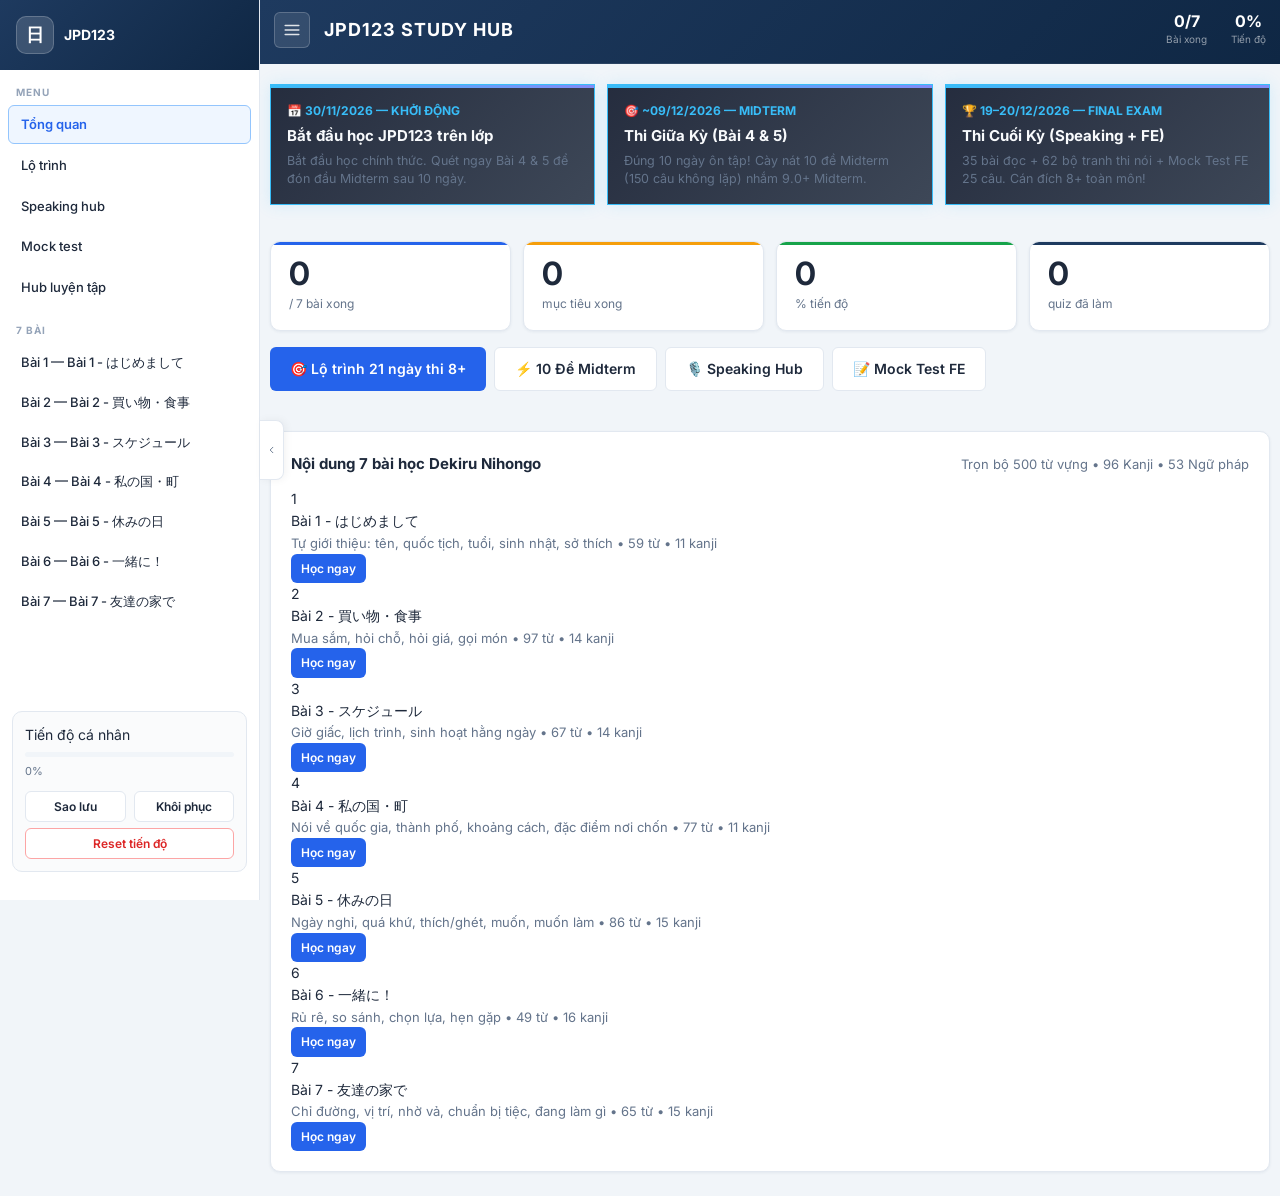
==== commit 795add0b: "feat: Nang cap toan dien JPD123 Study Hub va bo luyen tap 7 bai - Clone va tich hop toan bo kho tai " ====
--- a/index.html
+++ b/index.html
@@ -113,8 +113,9 @@
     </svg>
   </button>
 
-  <!-- ===== Scripts (load order matters: data → state → quiz → audio → views → practice → main) ===== -->
+  <!-- ===== Scripts (load order matters: data → banks → state → quiz → audio → views → practice → main) ===== -->
   <script src="assets/js/data.js"></script>
+  <script src="assets/js/banks.js"></script>
   <script src="assets/js/state.js"></script>
   <script src="assets/js/quiz.js"></script>
   <script src="assets/js/audio.js"></script>
--- a/assets/css/style.css
+++ b/assets/css/style.css
@@ -2252,3 +2252,267 @@
     right: max(16px, env(safe-area-inset-right));
   }
 }
+
+/* ============================================================
+   UPGRADED STYLES: Speaking Hub, Roadmap Sprint & Exam Review
+   ============================================================ */
+
+/* Milestone Banner */
+.milestone-container {
+  display: grid;
+  grid-template-columns: repeat(auto-fit, minmax(240px, 1fr));
+  gap: 12px;
+  margin-bottom: 20px;
+}
+.milestone-card {
+  background: linear-gradient(135deg, rgba(15, 23, 42, 0.9), rgba(30, 41, 59, 0.85));
+  border: 1px solid rgba(56, 189, 248, 0.2);
+  border-radius: var(--radius);
+  padding: 16px;
+  display: flex;
+  flex-direction: column;
+  position: relative;
+  overflow: hidden;
+}
+.milestone-card.active-phase {
+  border-color: #38bdf8;
+  box-shadow: 0 0 15px rgba(56, 189, 248, 0.15);
+}
+.milestone-card.active-phase::before {
+  content: "";
+  position: absolute;
+  top: 0; left: 0; right: 0;
+  height: 3px;
+  background: linear-gradient(90deg, #38bdf8, #818cf8);
+}
+.milestone-date {
+  font-size: 12px;
+  font-weight: 700;
+  color: #38bdf8;
+  text-transform: uppercase;
+  margin-bottom: 4px;
+}
+.milestone-title {
+  font-size: 15px;
+  font-weight: 700;
+  color: #f8fafc;
+  margin-bottom: 4px;
+}
+.milestone-desc {
+  font-size: 12.5px;
+  color: var(--muted);
+  line-height: 1.45;
+}
+
+/* Speaking Hub Tabs */
+.spk-tabs {
+  display: flex;
+  gap: 8px;
+  flex-wrap: wrap;
+  margin-bottom: 20px;
+  border-bottom: 1px solid var(--line);
+  padding-bottom: 12px;
+}
+.spk-tab-btn {
+  background: var(--panel);
+  border: 1px solid var(--line);
+  color: var(--text);
+  padding: 8px 16px;
+  border-radius: 20px;
+  font-size: 13.5px;
+  font-weight: 600;
+  cursor: pointer;
+  display: inline-flex;
+  align-items: center;
+  gap: 6px;
+  transition: all 0.15s ease;
+}
+.spk-tab-btn:hover {
+  background: #f1f5f9;
+  border-color: #cbd5e1;
+}
+.spk-tab-btn.active {
+  background: #0284c7;
+  color: #ffffff;
+  border-color: #0284c7;
+  box-shadow: 0 2px 8px rgba(2, 132, 199, 0.25);
+}
+
+/* Speaking Cards */
+.spk-reading-card {
+  background: var(--panel);
+  border: 1px solid var(--line);
+  border-radius: var(--radius);
+  padding: 20px;
+  margin-bottom: 16px;
+  box-shadow: var(--shadow-sm);
+  transition: transform 0.15s ease, border-color 0.15s ease;
+}
+.spk-reading-card:hover {
+  border-color: #bae6fd;
+}
+.spk-card-head {
+  display: flex;
+  justify-content: space-between;
+  align-items: center;
+  margin-bottom: 12px;
+  flex-wrap: wrap;
+  gap: 8px;
+}
+.spk-badge {
+  font-size: 11px;
+  font-weight: 700;
+  text-transform: uppercase;
+  padding: 3px 8px;
+  border-radius: 4px;
+  background: #e0f2fe;
+  color: #0369a1;
+}
+.spk-japanese-text {
+  font-size: 18px;
+  font-weight: 500;
+  line-height: 1.85;
+  color: #0f172a;
+  margin-bottom: 14px;
+  padding: 14px 16px;
+  background: #f8fafc;
+  border-radius: 8px;
+  border-left: 4px solid #0284c7;
+  word-break: break-word;
+}
+.spk-audio-row {
+  display: flex;
+  align-items: center;
+  gap: 10px;
+  flex-wrap: wrap;
+  margin-top: 10px;
+}
+.spk-extra-box {
+  margin-top: 12px;
+  padding: 12px 14px;
+  background: #f8fafc;
+  border-radius: 8px;
+  border: 1px dashed #cbd5e1;
+  font-size: 13.5px;
+  line-height: 1.6;
+}
+
+/* Talking & Picture cards */
+.spk-qa-box {
+  background: var(--panel);
+  border: 1px solid var(--line);
+  border-radius: var(--radius);
+  padding: 16px;
+  margin-bottom: 14px;
+}
+.spk-qa-q {
+  font-size: 16.5px;
+  font-weight: 700;
+  color: #0f172a;
+  display: flex;
+  align-items: flex-start;
+  gap: 8px;
+  margin-bottom: 6px;
+}
+.spk-qa-hint {
+  font-size: 13px;
+  color: var(--muted);
+  margin-bottom: 12px;
+  margin-left: 28px;
+}
+.spk-details {
+  background: #f0fdf4;
+  border: 1px solid #bbf7d0;
+  border-radius: 8px;
+  padding: 10px 14px;
+  margin-top: 8px;
+}
+.spk-details summary {
+  font-weight: 600;
+  color: #15803d;
+  cursor: pointer;
+  font-size: 13.5px;
+}
+.spk-details-content {
+  margin-top: 8px;
+  font-size: 15px;
+  color: #14532d;
+  line-height: 1.6;
+}
+
+/* Picture set */
+.spk-pic-img {
+  max-width: 100%;
+  height: auto;
+  border-radius: 8px;
+  border: 1px solid #e2e8f0;
+  margin-bottom: 12px;
+  box-shadow: 0 4px 12px rgba(0,0,0,0.06);
+}
+
+/* Roadmap Phase Header */
+.roadmap-phase-header {
+  background: linear-gradient(90deg, rgba(2, 132, 199, 0.12), rgba(99, 102, 241, 0.08));
+  border-left: 4px solid #0284c7;
+  padding: 12px 16px;
+  border-radius: 0 8px 8px 0;
+  margin: 24px 0 14px 0;
+  display: flex;
+  justify-content: space-between;
+  align-items: center;
+  flex-wrap: wrap;
+  gap: 6px;
+}
+.roadmap-phase-title {
+  font-size: 15px;
+  font-weight: 700;
+  color: #0284c7;
+}
+.roadmap-phase-badge {
+  font-size: 11.5px;
+  font-weight: 600;
+  background: #e0f2fe;
+  color: #0369a1;
+  padding: 2px 8px;
+  border-radius: 999px;
+}
+
+/* Exam Review Box */
+.q-block.q-correct {
+  border-left: 4px solid #16a34a;
+  background: #f0fdf4;
+}
+.q-block.q-incorrect {
+  border-left: 4px solid #dc2626;
+  background: #fef2f2;
+}
+.exam-review-explain {
+  margin-top: 8px;
+  padding: 8px 12px;
+  background: rgba(255, 255, 255, 0.8);
+  border-radius: 6px;
+  font-size: 13px;
+  line-height: 1.5;
+  color: #334155;
+  border: 1px solid #e2e8f0;
+}
+
+/* Extra Small Button for Quiz Filter Tabs */
+.btn-xs {
+  padding: 4px 10px;
+  font-size: 0.78rem;
+  border-radius: 6px;
+  font-weight: 500;
+  line-height: 1.3;
+}
+.btn-xs:hover {
+  transform: translateY(-1px);
+}
+
+.quiz-control-bar {
+  transition: all 0.2s ease;
+}
+.quiz-control-bar .btn-primary {
+  box-shadow: 0 1px 3px rgba(37, 99, 235, 0.3);
+}
+
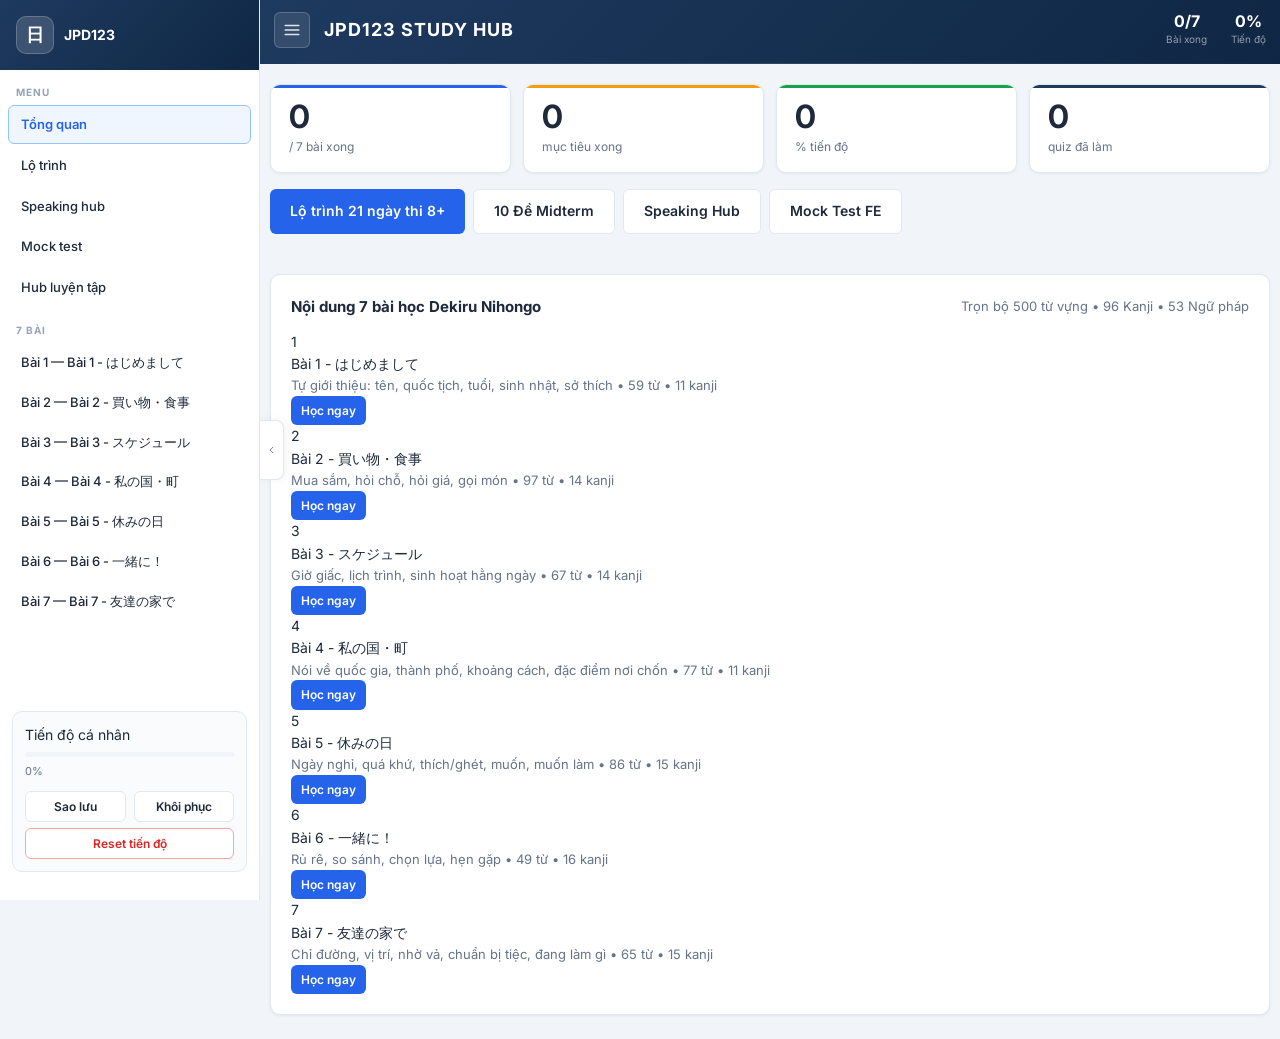
==== commit fd36767e: "fix(curriculum): enforce strict lesson ceiling, eliminate out-of-scope grammar, and bust cache v2.2" ====
--- a/index.html
+++ b/index.html
@@ -114,15 +114,15 @@
   </button>
 
   <!-- ===== Scripts (load order matters: data → banks → state → quiz → audio → views → practice → main) ===== -->
-  <script src="assets/js/data.js"></script>
-  <script src="assets/js/banks.js"></script>
-  <script src="assets/js/state.js"></script>
-  <script src="assets/js/quiz.js"></script>
-  <script src="assets/js/audio.js"></script>
-  <script src="assets/js/views.js"></script>
-  <script src="assets/js/practice.js"></script>
-  <script src="assets/js/flashcard.js"></script>
-  <script src="assets/js/main.js"></script>
+  <script src="assets/js/data.js?v=2.2"></script>
+  <script src="assets/js/banks.js?v=2.2"></script>
+  <script src="assets/js/state.js?v=2.2"></script>
+  <script src="assets/js/quiz.js?v=2.2"></script>
+  <script src="assets/js/audio.js?v=2.2"></script>
+  <script src="assets/js/views.js?v=2.2"></script>
+  <script src="assets/js/practice.js?v=2.2"></script>
+  <script src="assets/js/flashcard.js?v=2.2"></script>
+  <script src="assets/js/main.js?v=2.2"></script>
 
 </body>
 </html>
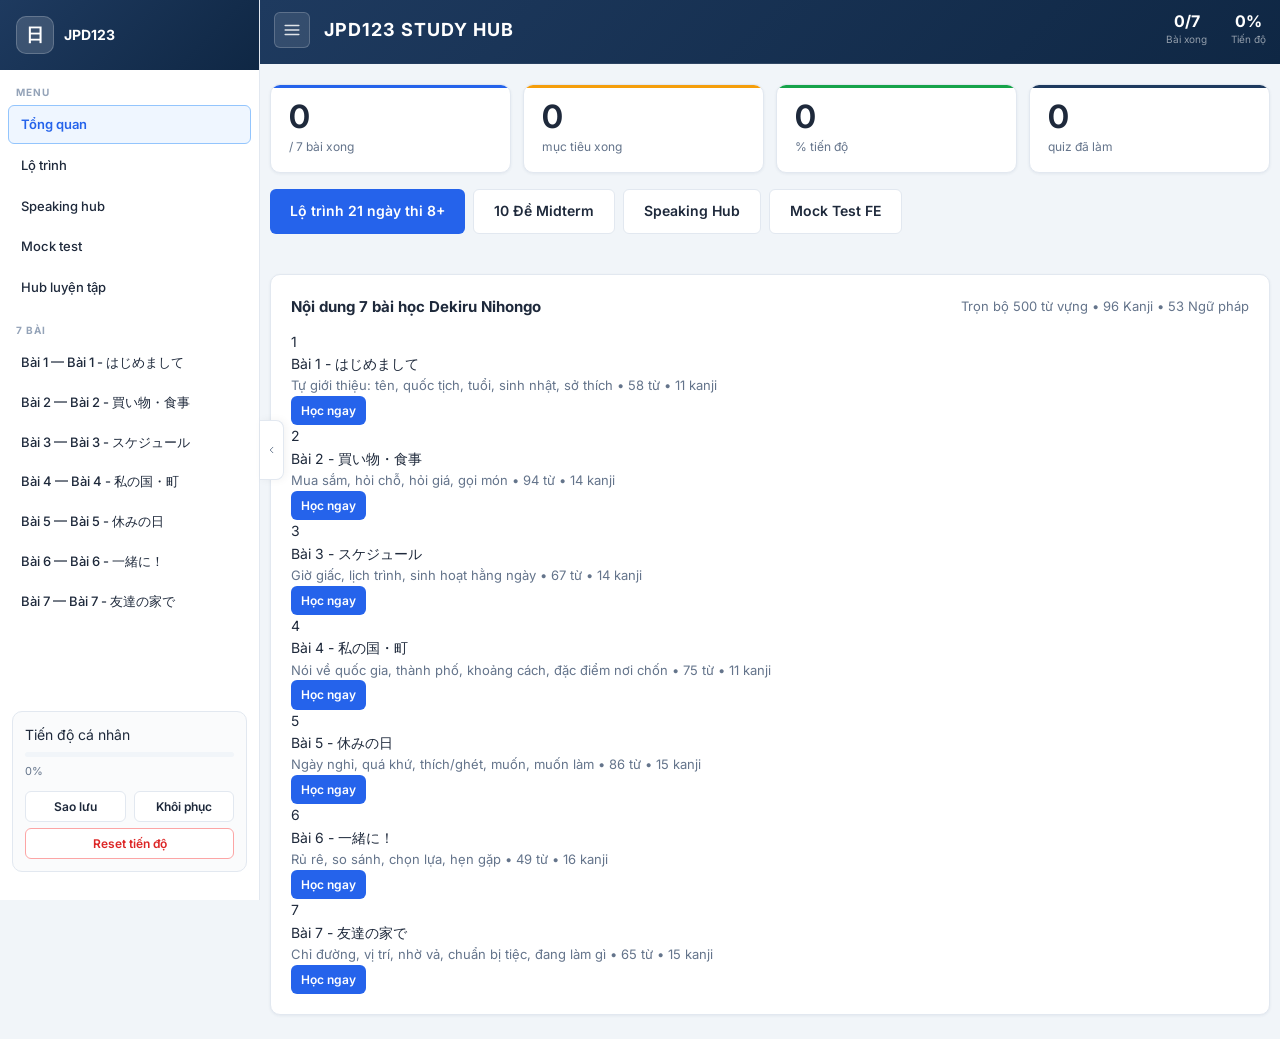
==== commit 817b7de4: "fix(audio & vocab): audit & fix pronunciation engine, eliminate reading typos, standardize vocab tab" ====
--- a/index.html
+++ b/index.html
@@ -10,7 +10,7 @@
   <meta name="description" content="Web học tiếng Nhật JPD123 - 7 bài học theo lộ trình 30 ngày, mục tiêu 8+ toàn môn và 8.5+ speaking. Có quiz vocab, grammar, kanji và mock test tổng hợp." />
 
   <!-- Styles -->
-  <link rel="stylesheet" href="assets/css/style.css" />
+  <link rel="stylesheet" href="assets/css/style.css?v=2.5" />
 </head>
 <body>
 
@@ -114,15 +114,15 @@
   </button>
 
   <!-- ===== Scripts (load order matters: data → banks → state → quiz → audio → views → practice → main) ===== -->
-  <script src="assets/js/data.js?v=2.2"></script>
-  <script src="assets/js/banks.js?v=2.2"></script>
-  <script src="assets/js/state.js?v=2.2"></script>
-  <script src="assets/js/quiz.js?v=2.2"></script>
-  <script src="assets/js/audio.js?v=2.2"></script>
-  <script src="assets/js/views.js?v=2.2"></script>
-  <script src="assets/js/practice.js?v=2.2"></script>
-  <script src="assets/js/flashcard.js?v=2.2"></script>
-  <script src="assets/js/main.js?v=2.2"></script>
+  <script src="assets/js/data.js?v=2.5"></script>
+  <script src="assets/js/banks.js?v=2.5"></script>
+  <script src="assets/js/state.js?v=2.5"></script>
+  <script src="assets/js/quiz.js?v=2.5"></script>
+  <script src="assets/js/audio.js?v=2.5"></script>
+  <script src="assets/js/views.js?v=2.5"></script>
+  <script src="assets/js/practice.js?v=2.5"></script>
+  <script src="assets/js/flashcard.js?v=2.5"></script>
+  <script src="assets/js/main.js?v=2.5"></script>
 
 </body>
 </html>
--- a/assets/css/style.css
+++ b/assets/css/style.css
@@ -994,7 +994,17 @@
 }
 
 .speak-btn:hover { background: #eff6ff; border-color: #93c5fd; color: var(--accent); }
-.speak-btn.playing { background: #eff6ff; border-color: #93c5fd; color: var(--accent); box-shadow: var(--shadow-input); }
+@keyframes audioPulse {
+  0% { transform: scale(1); box-shadow: 0 0 0 0 rgba(56, 189, 248, 0.5); }
+  50% { transform: scale(1.08); box-shadow: 0 0 0 5px rgba(56, 189, 248, 0); }
+  100% { transform: scale(1); box-shadow: 0 0 0 0 rgba(56, 189, 248, 0); }
+}
+.speak-btn.playing, .play-tts-btn.playing, .flashcard-speak.playing {
+  background: rgba(56, 189, 248, 0.15) !important;
+  border-color: #38bdf8 !important;
+  color: #0284c7 !important;
+  animation: audioPulse 1.2s infinite ease-in-out;
+}
 
 /* ===== TOAST ===== */
 #toastContainer {
